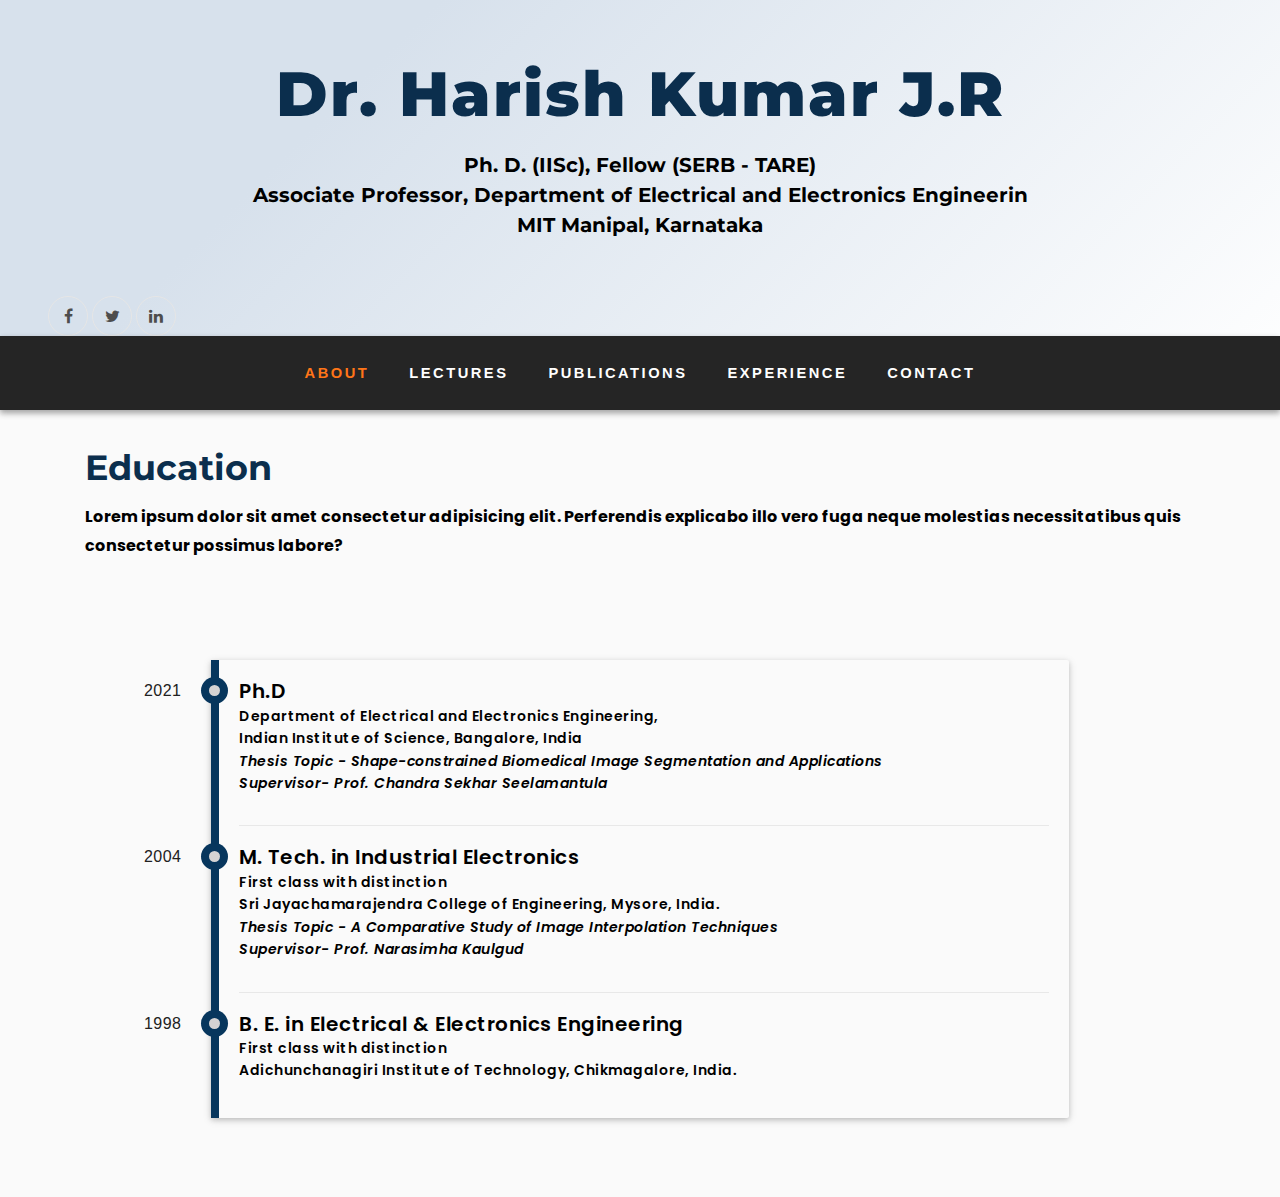
==== index.html @ b340a0e1 "portfolio" ====
<!doctype html>
<html lang="en">
  <head>
  	<title>Portfolio</title>
    <meta charset="utf-8">
    <meta name="viewport" content="width=device-width, initial-scale=1, shrink-to-fit=no">
	<link href="https://fonts.googleapis.com/css2?family=Montserrat:wght@200&family=Poppins:wght@200&display=swap" rel="stylesheet">
	<link href='https://fonts.googleapis.com/css?family=Roboto:400,100,300,700' rel='stylesheet' type='text/css'>

	<link rel="stylesheet" href="https://stackpath.bootstrapcdn.com/font-awesome/4.7.0/css/font-awesome.min.css">
	<link rel="preconnect" href="https://fonts.googleapis.com">
	<link rel="preconnect" href="https://fonts.gstatic.com" crossorigin>
	<link href="https://fonts.googleapis.com/css2?family=Montserrat:wght@200&display=swap" rel="stylesheet">
	
	<link rel="stylesheet" href="css/style.css">
	<link rel="stylesheet" href="mystyle.css">

	</head>
	<body>
	<section class="ftco-section">
		<div class="container">
			<div class="row justify-content-center">
				<div class="col-md-12 text-center mb-5">
					<h2 class="heading-section mont-big text-blue">Dr. Harish Kumar J.R</h2>
					<h2 class="h5 mont">Ph. D. (IISc), Fellow (SERB - TARE)
					<br>
						Associate Professor,
						Department of Electrical and Electronics Engineerin
					<br>
				MIT Manipal, Karnataka</h2>				</div>
			</div>
		</div>
		
		<div class="container-fluid px-md-5">
			<div class="row justify-content-between">
				
				<div class="col-md-4 d-flex">
					<div class="social-media">
		    		<p class="mb-0 d-flex">
		    			<a href="#" class="d-flex align-items-center justify-content-center"><span class="fa fa-facebook"><i class="sr-only">Facebook</i></span></a>
		    			<a href="#" class="d-flex align-items-center justify-content-center"><span class="fa fa-twitter"><i class="sr-only">Twitter</i></span></a>
		    			<a href="#" class="d-flex align-items-center justify-content-center"><span class="fa fa-linkedin"><i class="sr-only">Linkedin</i></span></a>
		    		</p>
	        </div>
				</div>
			</div>
		</div>
		<nav class="navbar navbar-expand-lg navbar-dark ftco_navbar bg-dark  ftco-navbar-light navbar-fixed-top" id="ftco-navbar">
	    <div class="container-fluid">
	    
	      <button class="navbar-toggler" type="button" data-toggle="collapse" data-target="#ftco-nav" aria-controls="ftco-nav" aria-expanded="false" aria-label="Toggle navigation">
	        <span class="fa fa-bars"></span> Menu
	      </button>
	      <div class="collapse navbar-collapse" id="ftco-nav">
	        <ul class="navbar-nav m-auto">
	        	<li class="nav-item active"><a href="#" class="nav-link">About</a></li>
				<li class="nav-item"><a href="teaching.html" class="nav-link">Lectures</a></li>

	        	<li class="nav-item"><a href="#" class="nav-link">Publications</a></li>
				<li class="nav-item"><a href="experience.html" class="nav-link">Experience</a></li>

	        	<li class="nav-item"><a href="#" class="nav-link">Contact</a></li>
	        </ul>
	      </div>
	    </div>
	  </nav>
    <!-- END nav -->

	</section>


	<section>
		<div class="container">
			<div class="row">
		
				<div class="col-lg-12">
					<h1 class="text-blue mont-sub">Education</h1>
					<p class="p-text">Lorem ipsum dolor sit amet consectetur adipisicing elit. Perferendis explicabo illo vero fuga neque molestias necessitatibus quis consectetur possimus labore?</p>
					<div class="main-container">
						<section id="timeline" class="timeline-outer">
						  <div class="container col-lg-12" id="content">
							<div class="row">
							  <div class="col-lg-12">
								<ul class="timeline">
								  <li class="event" data-date="2021">
									<p class="p-timeline"><span style="font-size:20px;">Ph.D</span>
										<br> Department of Electrical and Electronics Engineering, 
										<br>
										Indian Institute of Science, Bangalore, India
										<br>
									<span class="sub-text">Thesis Topic - Shape-constrained Biomedical Image Segmentation and Applications</span>
									<br>
									<span class="sub-text">Supervisor- Prof. Chandra Sekhar Seelamantula</span></p>

									
								
								  </li>
								  <li class="event" data-date="2004">
									<p class="p-timeline"><span style="font-size:20px;">M. Tech. in Industrial Electronics</span>
										<br>First class with distinction
										<br>
										Sri Jayachamarajendra College of Engineering, Mysore, India.

										<br>
									<span class="sub-text">Thesis Topic - A Comparative Study of Image Interpolation Techniques</span>
									<br>
									<span class="sub-text">Supervisor- Prof. Narasimha Kaulgud</span></p>

									
								
								  </li>
								  <li class="event" data-date="1998">
									<p class="p-timeline"><span style="font-size:20px;">B. E. in Electrical & Electronics Engineering</span>
										<br>First class with distinction
										<br>
										Adichunchanagiri Institute of Technology, Chikmagalore, India.
										<br>
								
									
								
								  </li>
								
								</ul>
							  </div>
							</div>
						  </div>
						</section>
						<br/>
					  </div>
				</div>
				
	</section>
	<script src="script.js"></script>

	<script src="js/jquery.min.js"></script>
  <script src="js/popper.js"></script>
  <script src="js/bootstrap.min.js"></script>
  <script src="js/main.js"></script>

	</body>
</html>
---- mystyle.css ----
.mont{
    font-family: Montserrat !important;
    font-weight: 700;
}
.mont-sub{
    font-family: Montserrat !important;
    font-weight: 700;
    font-size: 220%;
}
.mont-big{
    font-family: Montserrat !important;
    font-weight: 850;
    letter-spacing: 2px;
    font-size: 390%;
}
.mont-650{
    font-family: Montserrat !important;
    font-weight: 650;
}

.mont-p{
    font-family: Montserrat !important;
    font-weight: 650;
}
.text-blue{
    color: rgb(11, 46, 77);
}
.p-text{
    color: black;
    font-family: Poppins;
    font-weight: 700;
}
/*——————————————
Global
———————————————*/

body {
	font-family: helvetica;
  }
  /*——————————————
  TimeLine CSS
  ———————————————*/
  /* Base */
  
  #content {
	margin-top: 50px;
	text-align: center;
  }
  
  section.timeline-outer {
	width: 80%;
	margin: 0 auto;
  }
  
  h1.header {
	font-size: 50px;
	line-height: 70px;
  }
  /* Timeline */
  
  .timeline {
	border-left: 8px solid #07365d;
	border-bottom-right-radius: 2px;
	border-top-right-radius: 2px;
	box-shadow: 0 2px 5px 0 rgba(0, 0, 0, 0.16), 0 2px 10px 0 rgba(0, 0, 0, 0.12);
	color: #333;
	margin: 50px auto;
	letter-spacing: 0.5px;
	position: relative;
	line-height: 1.4em;
	padding: 20px;
	list-style: none;
	text-align: left;
  }
  
  .timeline h1,
  .timeline h2,
  .timeline h3 {
	font-size: 1.4em;
  }
  
  .timeline .event {
	border-bottom: 1px solid rgba(160, 160, 160, 0.2);
	padding-bottom: 15px;
	margin-bottom: 20px;
	position: relative;
  }
  
  .timeline .event:last-of-type {
	padding-bottom: 0;
	margin-bottom: 0;
	border: none;
  }
  
  .timeline .event:before,
  .timeline .event:after {
	position: absolute;
	display: block;
	top: 0;
  }
  
  .timeline .event:before {
	left: -177.5px;
	color: #212121;
	content: attr(data-date);
	text-align: right;
	/*  font-weight: 100;*/
	
	font-size: 16px;
	min-width: 120px;
  }
  
  .timeline .event:after {
	box-shadow: 0 0 0 8px #07365d;
	left: -30px;
	background: #d5d3d3;
	border-radius: 50%;
	height: 11px;
	width: 11px;
	content: "";
	top: 5px;
  }
  /**/
  /*——————————————
  Responsive Stuff
  ———————————————*/
  
  @media (max-width: 945px) {
	.timeline .event::before {
	  left: 0.5px;
	  top: 20px;
	  min-width: 0;
	  font-size: 13px;
	}
	.timeline h3 {
	  font-size: 16px;
	}
	.timeline p {
	  padding-top: 20px;
	}
	section.lab h3.card-title {
	  padding: 5px;
	  font-size: 16px
	}
  }
  
  @media (max-width: 768px) {
	.timeline .event::before {
	  left: 0.5px;
	  top: 25px;
	  min-width: 0;
	  font-size: 13px;
	}
	.timeline .event:nth-child(1)::before,
	.timeline .event:nth-child(2)::before,
	.timeline .event:nth-child(3)::before,
	.timeline .event:nth-child(4)::before,
	.timeline .event:nth-child(5)::before,
	.timeline .event:nth-child(6)::before{
	  top: 80%;
	}
	.timeline h3 {
	  font-size: 16px;
	}
	.timeline p {
	  padding-top: 20px;
	  padding-bottom: 5%;
	}
  }
  /*——————————————
  others
  ———————————————*/
  
  a.portfolio-link {
	margin: 0 auto;
	display: block;
	text-align: center;
  }
  .p-timeline{
	  font-size: 14px;
	  color: black;
	  font-family: Poppins;
	  font-weight: 600;
  }
  .sub-text{
	  font-style: italic;
  }
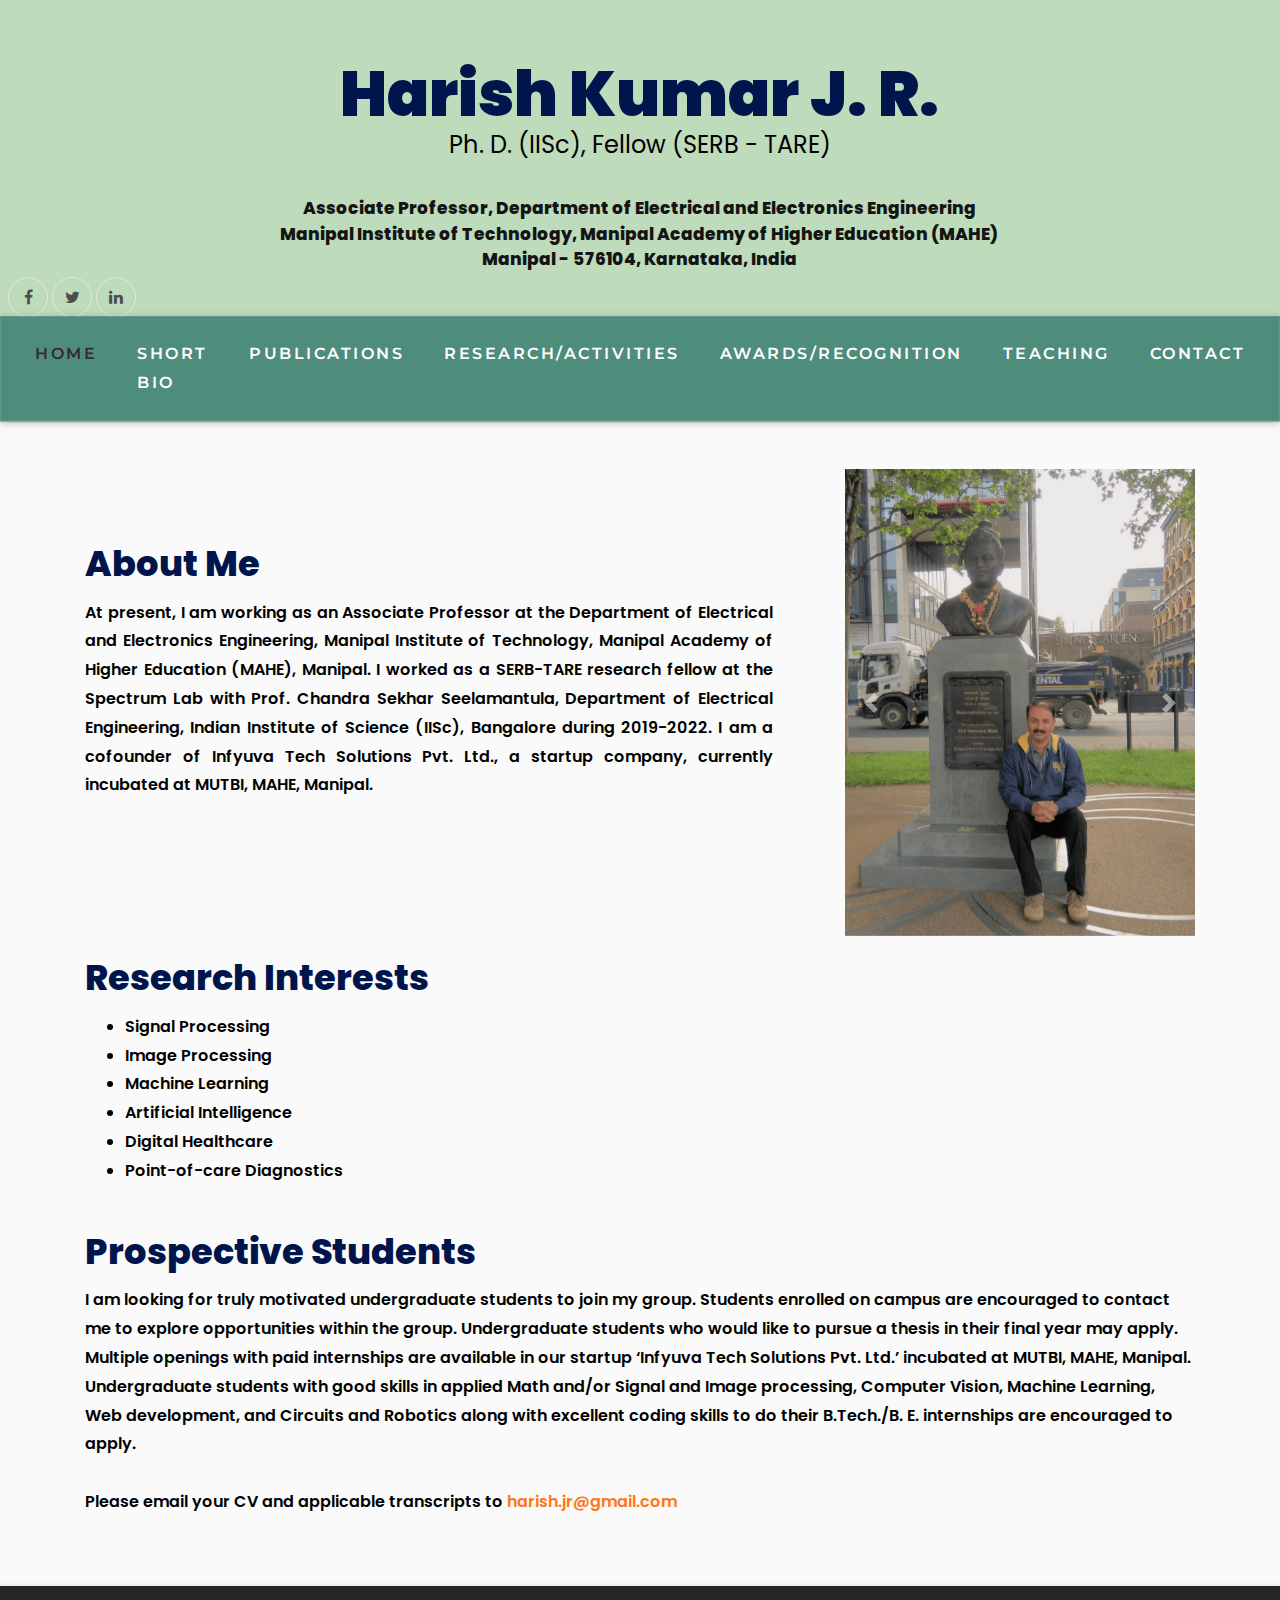
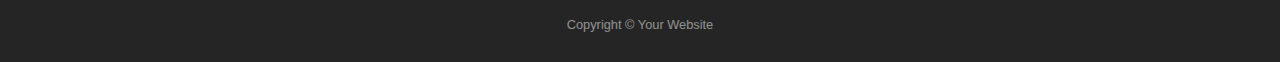
==== commit 3a4b2fd1: "final deploy" ====
--- a/index.html
+++ b/index.html
@@ -1,12 +1,14 @@
 <!doctype html>
 <html lang="en">
   <head>
-  	<title>Portfolio</title>
+	<title>Harish Kumar J. R.</title>
     <meta charset="utf-8">
     <meta name="viewport" content="width=device-width, initial-scale=1, shrink-to-fit=no">
-	<link href="https://fonts.googleapis.com/css2?family=Montserrat:wght@200&family=Poppins:wght@200&display=swap" rel="stylesheet">
+	<link href="https://fonts.googleapis.com/css2?family=Montserrat:wght@400&family=Poppins:wght@400&display=swap" rel="stylesheet">
 	<link href='https://fonts.googleapis.com/css?family=Roboto:400,100,300,700' rel='stylesheet' type='text/css'>
-
+	<meta name="description" content="Harish Kumar Portfolio MIT Manipal">
+	<meta name="keywords" content="Harish Kumar, Harish, Kumar, Electronics, SERB-TARE, MIT Manipal, MAHE, Professor, Insha Manowar, Research, Professional, Research Activities">
+	<meta name="author" content="Harish Kumar">
 	<link rel="stylesheet" href="https://stackpath.bootstrapcdn.com/font-awesome/4.7.0/css/font-awesome.min.css">
 	<link rel="preconnect" href="https://fonts.googleapis.com">
 	<link rel="preconnect" href="https://fonts.gstatic.com" crossorigin>
@@ -14,52 +16,67 @@
 	
 	<link rel="stylesheet" href="css/style.css">
 	<link rel="stylesheet" href="mystyle.css">
-
+    <!-- <link rel = "icon" href = "mahe.png" type = "image/x-icon"> -->
 	</head>
 	<body>
 	<section class="ftco-section">
 		<div class="container">
 			<div class="row justify-content-center">
-				<div class="col-md-12 text-center mb-5">
-					<h2 class="heading-section mont-big text-blue">Dr. Harish Kumar J.R</h2>
-					<h2 class="h5 mont">Ph. D. (IISc), Fellow (SERB - TARE)
-					<br>
+                <!-- <div class="col-lg-2 col-sm-12 text-center">
+                    <img src="mahe.png" width="200" alt="MAHE logo">
+                </div> -->
+				<div class="col-lg-10 col-sm-12 text-center mb-5">
+                    <h2 class="heading-section mont-big text-blue"> Harish Kumar J. R.</h2>
+					<h4 style="margin-top:-2.5%;">Ph. D. (IISc), Fellow (SERB - TARE)</h4>
+
+					<h2 class="h5 mont-header">
+						<br>
 						Associate Professor,
-						Department of Electrical and Electronics Engineerin
-					<br>
-				MIT Manipal, Karnataka</h2>				</div>
+						Department of Electrical and Electronics Engineering
+						<br>
+					     Manipal Institute of Technology, Manipal Academy of Higher Education (MAHE)
+					    <br>
+					    Manipal - 576104, 
+					    
+					    Karnataka, India</h2>				</div>
 			</div>
 		</div>
 		
-		<div class="container-fluid px-md-5">
+		
+		<div class="container-fluid px-md-2">
 			<div class="row justify-content-between">
 				
-				<div class="col-md-4 d-flex">
-					<div class="social-media">
+				<div class="col-md-4 d-flex social-margin">
+					<div class="social-media ">
 		    		<p class="mb-0 d-flex">
 		    			<a href="#" class="d-flex align-items-center justify-content-center"><span class="fa fa-facebook"><i class="sr-only">Facebook</i></span></a>
 		    			<a href="#" class="d-flex align-items-center justify-content-center"><span class="fa fa-twitter"><i class="sr-only">Twitter</i></span></a>
-		    			<a href="#" class="d-flex align-items-center justify-content-center"><span class="fa fa-linkedin"><i class="sr-only">Linkedin</i></span></a>
+		    			<a href="https://www.linkedin.com/in/harish-kumar-j-r-191956150/" target="_blank" class="d-flex align-items-center justify-content-center"><span class="fa fa-linkedin"><i class="sr-only">Linkedin</i></span></a>
 		    		</p>
 	        </div>
 				</div>
 			</div>
 		</div>
-		<nav class="navbar navbar-expand-lg navbar-dark ftco_navbar bg-dark  ftco-navbar-light navbar-fixed-top" id="ftco-navbar">
-	    <div class="container-fluid">
+		<nav class="navbar navbar-expand-lg navbar-dark ftco_navbar ftco-navbar-light" id="ftco-navbar ">
+			<div class="container-fluid">
 	    
 	      <button class="navbar-toggler" type="button" data-toggle="collapse" data-target="#ftco-nav" aria-controls="ftco-nav" aria-expanded="false" aria-label="Toggle navigation">
 	        <span class="fa fa-bars"></span> Menu
 	      </button>
 	      <div class="collapse navbar-collapse" id="ftco-nav">
 	        <ul class="navbar-nav m-auto">
-	        	<li class="nav-item active"><a href="#" class="nav-link">About</a></li>
-				<li class="nav-item"><a href="teaching.html" class="nav-link">Lectures</a></li>
-
-	        	<li class="nav-item"><a href="#" class="nav-link">Publications</a></li>
-				<li class="nav-item"><a href="experience.html" class="nav-link">Experience</a></li>
-
-	        	<li class="nav-item"><a href="#" class="nav-link">Contact</a></li>
+	        	<li class="nav-item active"><a href="index.html" class="nav-link">Home</a></li>
+	        	<li class="nav-item"><a href="bio.html" class="nav-link">Short Bio</a></li>
+				<!-- <li class="nav-item"><a href="research.html" class="nav-link">Research</a></li> -->
+
+			
+	        	<li class="nav-item"><a href="publications.html" class="nav-link">Publications</a></li>
+				<li class="nav-item "><a href="research.html" class="nav-link">Research/Activities</a></li>
+
+				<li class="nav-item"><a href="honours.html" class="nav-link">Awards/Recognition</a></li>
+				<li class="nav-item"><a href="teaching.html" class="nav-link">Teaching</a></li>
+
+	        	<li class="nav-item"><a href="contact.html" class="nav-link">Contact</a></li>
 	        </ul>
 	      </div>
 	    </div>
@@ -74,62 +91,152 @@
 			<div class="row">
 		
 				<div class="col-lg-12">
-					<h1 class="text-blue mont-sub">Education</h1>
-					<p class="p-text">Lorem ipsum dolor sit amet consectetur adipisicing elit. Perferendis explicabo illo vero fuga neque molestias necessitatibus quis consectetur possimus labore?</p>
+			
 					<div class="main-container">
-						<section id="timeline" class="timeline-outer">
-						  <div class="container col-lg-12" id="content">
-							<div class="row">
-							  <div class="col-lg-12">
-								<ul class="timeline">
-								  <li class="event" data-date="2021">
-									<p class="p-timeline"><span style="font-size:20px;">Ph.D</span>
-										<br> Department of Electrical and Electronics Engineering, 
-										<br>
-										Indian Institute of Science, Bangalore, India
-										<br>
-									<span class="sub-text">Thesis Topic - Shape-constrained Biomedical Image Segmentation and Applications</span>
-									<br>
-									<span class="sub-text">Supervisor- Prof. Chandra Sekhar Seelamantula</span></p>
-
+				
+			
+						<div class="row">
+							
+							<div class="col-lg-8 my-3" style="padding-right:5% !important; padding-top: 6%;">
+								<h1 class="text-blue mont-sub text-left">About Me</h1>
+								<p class="p-text text-justify">
+									At present, I am working as an Associate Professor at the Department of Electrical and Electronics Engineering, Manipal Institute of Technology, Manipal Academy of Higher Education (MAHE), Manipal. I worked as a SERB-TARE research fellow at the Spectrum Lab with Prof. Chandra Sekhar Seelamantula, Department of Electrical Engineering, Indian Institute of Science (IISc), Bangalore during 2019-2022. I am a cofounder of Infyuva Tech Solutions Pvt. Ltd., a startup company, currently incubated at MUTBI, MAHE, Manipal.
+								</p>
+
+							</div>
+<!-- add image -->
+
+							<div class="col-lg-4 my-3">
+								<div id="carouselExampleControls" class="carousel slide" data-ride="carousel">
+									<div class="carousel-inner">
+									  <div class="carousel-item active">
+										<img class="d-block w-100" src="1.png" alt="Harish Kumar">
+									  </div>
+									  <div class="carousel-item">
+										<img class="d-block w-100" src="3.png" alt="Harish Kumar">
+									  </div>
+									  <div class="carousel-item">
+										<img class="d-block w-100" src="5.png" alt="Harish Kumar">
+									  </div>
+									  <div class="carousel-item">
+										<img class="d-block w-100" src="2.png" alt="Harish Kumar">
+									  </div>
+									  <div class="carousel-item">
+										<img class="d-block w-100" src="4.png" alt="Harish Kumar">
+									  </div>
+									  <div class="carousel-item">
+										<img class="d-block w-100" src="6.png" alt="Harish Kumar">
+									  </div>
 									
+									  <div class="carousel-item">
+										<img class="d-block w-100" src="7.png" alt="Harish Kumar">
+									  </div>
+									
+									  <div class="carousel-item">
+										<img class="d-block w-100" src="8.png" alt="Harish Kumar">
+									  </div>
+									  <div class="carousel-item">
+										<img class="d-block w-100" src="9.png" alt="Harish Kumar">
+									  </div>
+									  <div class="carousel-item">
+										<img class="d-block w-100" src="10.png" alt="Harish Kumar">
+									  </div>
+									  <div class="carousel-item">
+										<img class="d-block w-100" src="11.png" alt="Harish Kumar">
+									  </div>
+									  <div class="carousel-item">
+										<img class="d-block w-100" src="12.png" alt="Harish Kumar">
+									  </div>
+									  <div class="carousel-item">
+										<img class="d-block w-100" src="13.png" alt="Harish Kumar">
+									  </div>
+									  <div class="carousel-item">
+										<img class="d-block w-100" src="14.png" alt="Harish Kumar">
+									  </div>
+
+									  <div class="carousel-item">
+										<img class="d-block w-100" src="15.png" alt="Harish Kumar">
+									  </div>
+									  <div class="carousel-item">
+										<img class="d-block w-100" src="16.png" alt="Harish Kumar">
+									  </div>
+									  <div class="carousel-item">
+										<img class="d-block w-100" src="17.png" alt="Harish Kumar">
+									  </div>
+									  <div class="carousel-item">
+										<img class="d-block w-100" src="18.png" alt="Harish Kumar">
+									  </div>
+									  <div class="carousel-item">
+										<img class="d-block w-100" src="19.png" alt="Harish Kumar">
+									  </div>
+									  <div class="carousel-item">
+										<img class="d-block w-100" src="20.png" alt="Harish Kumar">
+									  </div>
+									  <div class="carousel-item">
+										<img class="d-block w-100" src="21.png" alt="Harish Kumar">
+									  </div>
+									</div>
+									<a class="carousel-control-prev" href="#carouselExampleControls" role="button" data-slide="prev">
+									  <span class="carousel-control-prev-icon" aria-hidden="true"></span>
+									  <span class="sr-only">Previous</span>
+									</a>
+									<a class="carousel-control-next" href="#carouselExampleControls" role="button" data-slide="next">
+									  <span class="carousel-control-next-icon" aria-hidden="true"></span>
+									  <span class="sr-only">Next</span>
+									</a>
+								  </div>
+							</div>
+							<div class="col-lg-12">
+								<h1 class="text-blue mont-sub text-left">Research Interests</h1>
+
+								<ul class="mont p-text text-left">
+									<li>
+										Signal Processing
+									</li>
+									<li>
+										Image Processing
+									</li>
+									<li>
+										Machine Learning
+									</li>
+									<li>
+										Artificial Intelligence									
+									</li>
+									<li>
+										Digital Healthcare							
+									<li>
+										Point-of-care Diagnostics
+									</li>
+								</ul>
+							
 								
-								  </li>
-								  <li class="event" data-date="2004">
-									<p class="p-timeline"><span style="font-size:20px;">M. Tech. in Industrial Electronics</span>
-										<br>First class with distinction
-										<br>
-										Sri Jayachamarajendra College of Engineering, Mysore, India.
-
-										<br>
-									<span class="sub-text">Thesis Topic - A Comparative Study of Image Interpolation Techniques</span>
-									<br>
-									<span class="sub-text">Supervisor- Prof. Narasimha Kaulgud</span></p>
-
+							  </div>
+							  <div class="col-lg-12 my-4">
+								<h1 class="text-blue mont-sub text-left">Prospective Students</h1>
+								<p class="p-text text-left">
+									I am looking for truly motivated undergraduate students to join my group. Students enrolled on campus are encouraged to contact me to explore opportunities within the group. Undergraduate students who would like to pursue a thesis in their final year may apply. 
+
+									Multiple openings with paid internships are available in our startup ‘Infyuva Tech Solutions Pvt. Ltd.’ incubated at MUTBI, MAHE, Manipal.  
 									
-								
-								  </li>
-								  <li class="event" data-date="1998">
-									<p class="p-timeline"><span style="font-size:20px;">B. E. in Electrical & Electronics Engineering</span>
-										<br>First class with distinction
-										<br>
-										Adichunchanagiri Institute of Technology, Chikmagalore, India.
-										<br>
-								
-									
-								
-								  </li>
-								
-								</ul>
+									Undergraduate students with good skills in applied Math and/or Signal and Image processing, Computer Vision, Machine Learning, Web development, and Circuits and Robotics along with excellent coding skills to do their B.Tech./B. E. internships are encouraged to apply. 
+									<br> <br>
+									Please email your CV and applicable transcripts to 
+									<a style="font-weight: 600;" href="mailto:harish.jr@gmail.com">harish.jr@gmail.com</a> 							</p>
+						
 							  </div>
-							</div>
-						  </div>
-						</section>
+
+						</div>
+
 						<br/>
 					  </div>
 				</div>
 				
 	</section>
+	<footer id="sticky-footer" class="flex-shrink-0 py-4 bg-dark text-white-50">
+		<div class="container text-center">
+		  <small>Copyright &copy; Your Website</small>
+		</div>
+	  </footer>
 	<script src="script.js"></script>
 
 	<script src="js/jquery.min.js"></script>
--- a/mystyle.css
+++ b/mystyle.css
@@ -1,34 +1,55 @@
 .mont{
-    font-family: Montserrat !important;
-    font-weight: 700;
+    font-family: Poppins !important;
+    font-weight: 750;
+}
+.mont-header{
+    font-family: Poppins !important;
+    font-weight: 750;
+	font-size: 17px;
+	color: rgb(21, 20, 20);
 }
 .mont-sub{
-    font-family: Montserrat !important;
-    font-weight: 700;
+    font-family: Poppins !important;
+    font-weight: 750;
     font-size: 220%;
 }
 .mont-big{
-    font-family: Montserrat !important;
-    font-weight: 850;
-    letter-spacing: 2px;
+    font-family: Poppins !important;
+    font-weight: 900;
     font-size: 390%;
 }
 .mont-650{
-    font-family: Montserrat !important;
+    font-family: Poppins !important;
     font-weight: 650;
 }
 
 .mont-p{
-    font-family: Montserrat !important;
+    font-family: Poppins !important;
     font-weight: 650;
 }
+.text-white{
+    color: rgb(3, 3, 3);
+	font-weight: 300 !important;
+}
 .text-blue{
-    color: rgb(11, 46, 77);
+    color: rgb(0, 21, 75);
 }
 .p-text{
     color: black;
     font-family: Poppins;
-    font-weight: 700;
+	font-weight: 560;
+}
+@media (max-width: 768px) {
+	.text-white{
+		color: rgb(11, 11, 11);
+		font-size: 25px !important;
+	}
+	.mont-big{
+		font-size: 210%;
+	}
+	.mont-header{
+		font-size: 14px;
+	}
 }
 /*——————————————
 Global
@@ -185,4 +206,18 @@
   .sub-text{
 	  font-style: italic;
   }
-  +  
+  .list-pad li{
+	  padding: 0.7%;
+  }
+  #sticky-footer {
+	bottom:0;
+	width:100%;
+	box-shadow: 0 2px 5px 0 rgba(0, 0, 0, 0.16), 0 2px 10px 0 rgba(0, 0, 0, 0.12);
+	background-color:#252525!important;
+	/* Height of the footer */
+ }
+
+ .social-margin{
+	 margin-top: -4%;
+ }